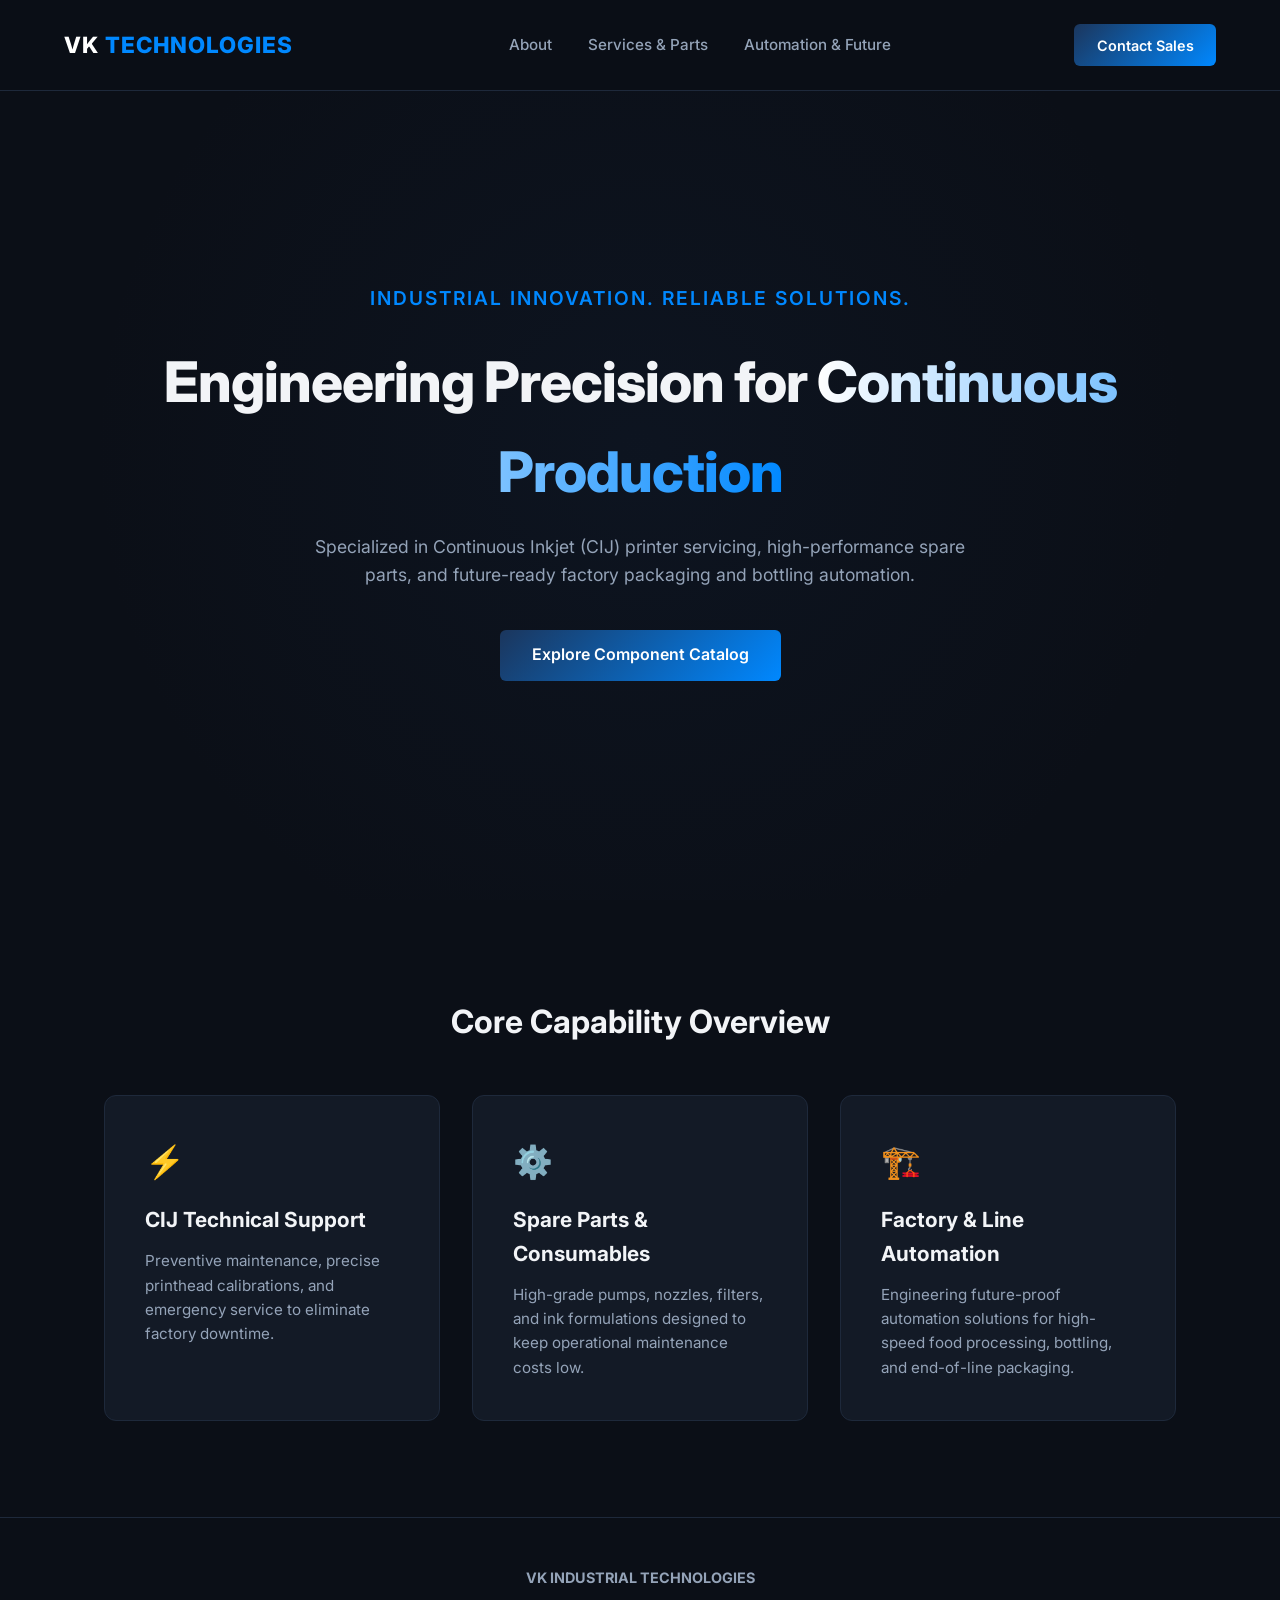
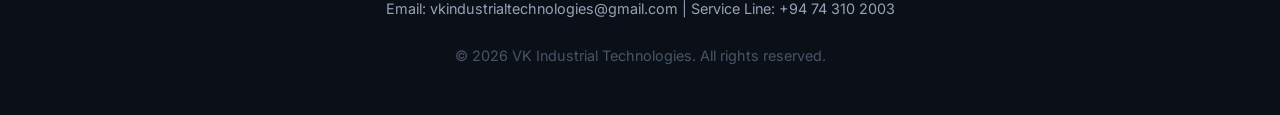
==== index.html @ c0979a61 "Add index.html for VK Industrial Technologies website This commit adds a new HTML file for the VK In" ====
<!DOCTYPE html>
<html lang="en">
<head>
    <meta charset="UTF-8">
    <meta name="viewport" content="width=device-width, initial-scale=1.0">
    <title>VK Industrial Technologies | Coding, Marking & Industrial Systems</title>
    <link href="https://fonts.googleapis.com/css2?family=Inter:wght@300;400;600;700;800&display=swap" rel="stylesheet">
    <style>
        :root {
            --bg-dark: #0B0F17;
            --bg-card: #131A26;
            --navy-accent: #1B365D;
            --blue-electric: #0088FF;
            --text-main: #F2F4F7;
            --text-muted: #94A3B8;
            --border-color: #1E293B;
        }

        * {
            margin: 0;
            padding: 0;
            box-sizing: border-box;
            font-family: 'Inter', sans-serif;
        }

        body {
            background-color: var(--bg-dark);
            color: var(--text-main);
            line-height: 1.6;
            overflow-x: hidden;
        }

        /* Header & Nav */
        header {
            display: flex;
            justify-content: space-between;
            align-items: center;
            padding: 1.5rem 5%;
            background: rgba(11, 15, 23, 0.9);
            backdrop-filter: blur(10px);
            position: fixed;
            width: 100%;
            top: 0;
            z-index: 1000;
            border-bottom: 1px solid var(--border-color);
        }

        .logo {
            font-size: 1.4rem;
            font-weight: 800;
            letter-spacing: 1px;
            color: #fff;
        }

        .logo span {
            color: var(--blue-electric);
        }

        nav a {
            color: var(--text-muted);
            text-decoration: none;
            margin-left: 2rem;
            font-size: 0.95rem;
            font-weight: 500;
            transition: color 0.3s;
        }

        nav a:hover {
            color: var(--blue-electric);
        }

        .btn-contact {
            background: linear-gradient(135deg, var(--navy-accent), var(--blue-electric));
            color: white;
            padding: 0.6rem 1.4rem;
            border-radius: 6px;
            text-decoration: none;
            font-weight: 600;
            font-size: 0.9rem;
            transition: transform 0.2s, box-shadow 0.2s;
        }

        .btn-contact:hover {
            transform: translateY(-2px);
            box-shadow: 0 4px 15px rgba(0, 136, 255, 0.3);
        }

        /* Hero Section */
        .hero {
            min-height: 100vh;
            display: flex;
            flex-direction: column;
            justify-content: center;
            align-items: center;
            text-align: center;
            padding: 8rem 2rem 4rem;
            background: radial-gradient(circle at center, #1B365D22 0%, transparent 70%);
        }

        .hero h1 {
            font-size: 3.5rem;
            font-weight: 800;
            margin-bottom: 1rem;
            letter-spacing: -1px;
        }

        .hero h1 span {
            background: linear-gradient(90deg, #FFFFFF, var(--blue-electric));
            -webkit-background-clip: text;
            -webkit-text-fill-color: transparent;
        }

        .hero p.tagline {
            font-size: 1.2rem;
            color: var(--blue-electric);
            font-weight: 600;
            letter-spacing: 2px;
            text-transform: uppercase;
            margin-bottom: 1.5rem;
        }

        .hero p.subtext {
            max-width: 650px;
            color: var(--text-muted);
            font-size: 1.1rem;
            margin-bottom: 2.5rem;
        }

        /* Services Grid */
        .services {
            padding: 6rem 5%;
            max-width: 1200px;
            margin: 0 auto;
        }

        .section-title {
            text-align: center;
            font-size: 2rem;
            margin-bottom: 3rem;
            font-weight: 700;
        }

        .grid {
            display: grid;
            grid-template-columns: repeat(auto-fit, minmax(300px, 1fr));
            gap: 2rem;
        }

        .card {
            background-color: var(--bg-card);
            padding: 2.5rem;
            border-radius: 12px;
            border: 1px solid var(--border-color);
            transition: border-color 0.3s, transform 0.3s;
        }

        .card:hover {
            border-color: var(--blue-electric);
            transform: translateY(-5px);
        }

        .card-icon {
            font-size: 2rem;
            color: var(--blue-electric);
            margin-bottom: 1rem;
        }

        .card h3 {
            font-size: 1.3rem;
            margin-bottom: 0.8rem;
        }

        .card p {
            color: var(--text-muted);
            font-size: 0.95rem;
        }

        /* Footer */
        footer {
            border-top: 1px solid var(--border-color);
            text-align: center;
            padding: 3rem 1rem;
            color: var(--text-muted);
            font-size: 0.9rem;
        }

        /* Responsive */
        @media (max-width: 768px) {
            .hero h1 { font-size: 2.3rem; }
            nav { display: none; }
        }
    </style>
</head>
<body>

    <header>
        <div class="logo">VK <span>TECHNOLOGIES</span></div>
        <nav>
            <a href="#about">About</a>
            <a href="#services">Services & Parts</a>
            <a href="#future">Automation & Future</a>
        </nav>
        <a href="#contact" class="btn-contact">Contact Sales</a>
    </header>

    <section class="hero">
        <p class="tagline">Industrial Innovation. Reliable Solutions.</p>
        <h1>Engineering Precision for <span>Continuous Production</span></h1>
        <p class="subtext">
            Specialized in Continuous Inkjet (CIJ) printer servicing, high-performance spare parts, and future-ready factory packaging and bottling automation.
        </p>
        <a href="#services" class="btn-contact" style="padding: 0.8rem 2rem; font-size: 1rem;">Explore Component Catalog</a>
    </section>

    <section class="services" id="services">
        <h2 class="section-title">Core Capability Overview</h2>
        <div class="grid">
            <div class="card">
                <div class="card-icon">⚡</div>
                <h3>CIJ Technical Support</h3>
                <p>Preventive maintenance, precise printhead calibrations, and emergency service to eliminate factory downtime.</p>
            </div>
            <div class="card">
                <div class="card-icon">⚙️</div>
                <h3>Spare Parts & Consumables</h3>
                <p>High-grade pumps, nozzles, filters, and ink formulations designed to keep operational maintenance costs low.</p>
            </div>
            <div class="card">
                <div class="card-icon">🏗️</div>
                <h3>Factory & Line Automation</h3>
                <p>Engineering future-proof automation solutions for high-speed food processing, bottling, and end-of-line packaging.</p>
            </div>
        </div>
    </section>

    <footer id="contact">
        <p><strong>VK INDUSTRIAL TECHNOLOGIES</strong></p>
        <p style="margin-top: 0.5rem;">Email: vkindustrialtechnologies@gmail.com | Service Line: +94 74 310 2003</p>
        <p style="margin-top: 1.5rem; color: #475569;">© 2026 VK Industrial Technologies. All rights reserved.</p>
    </footer>

</body>
</html>
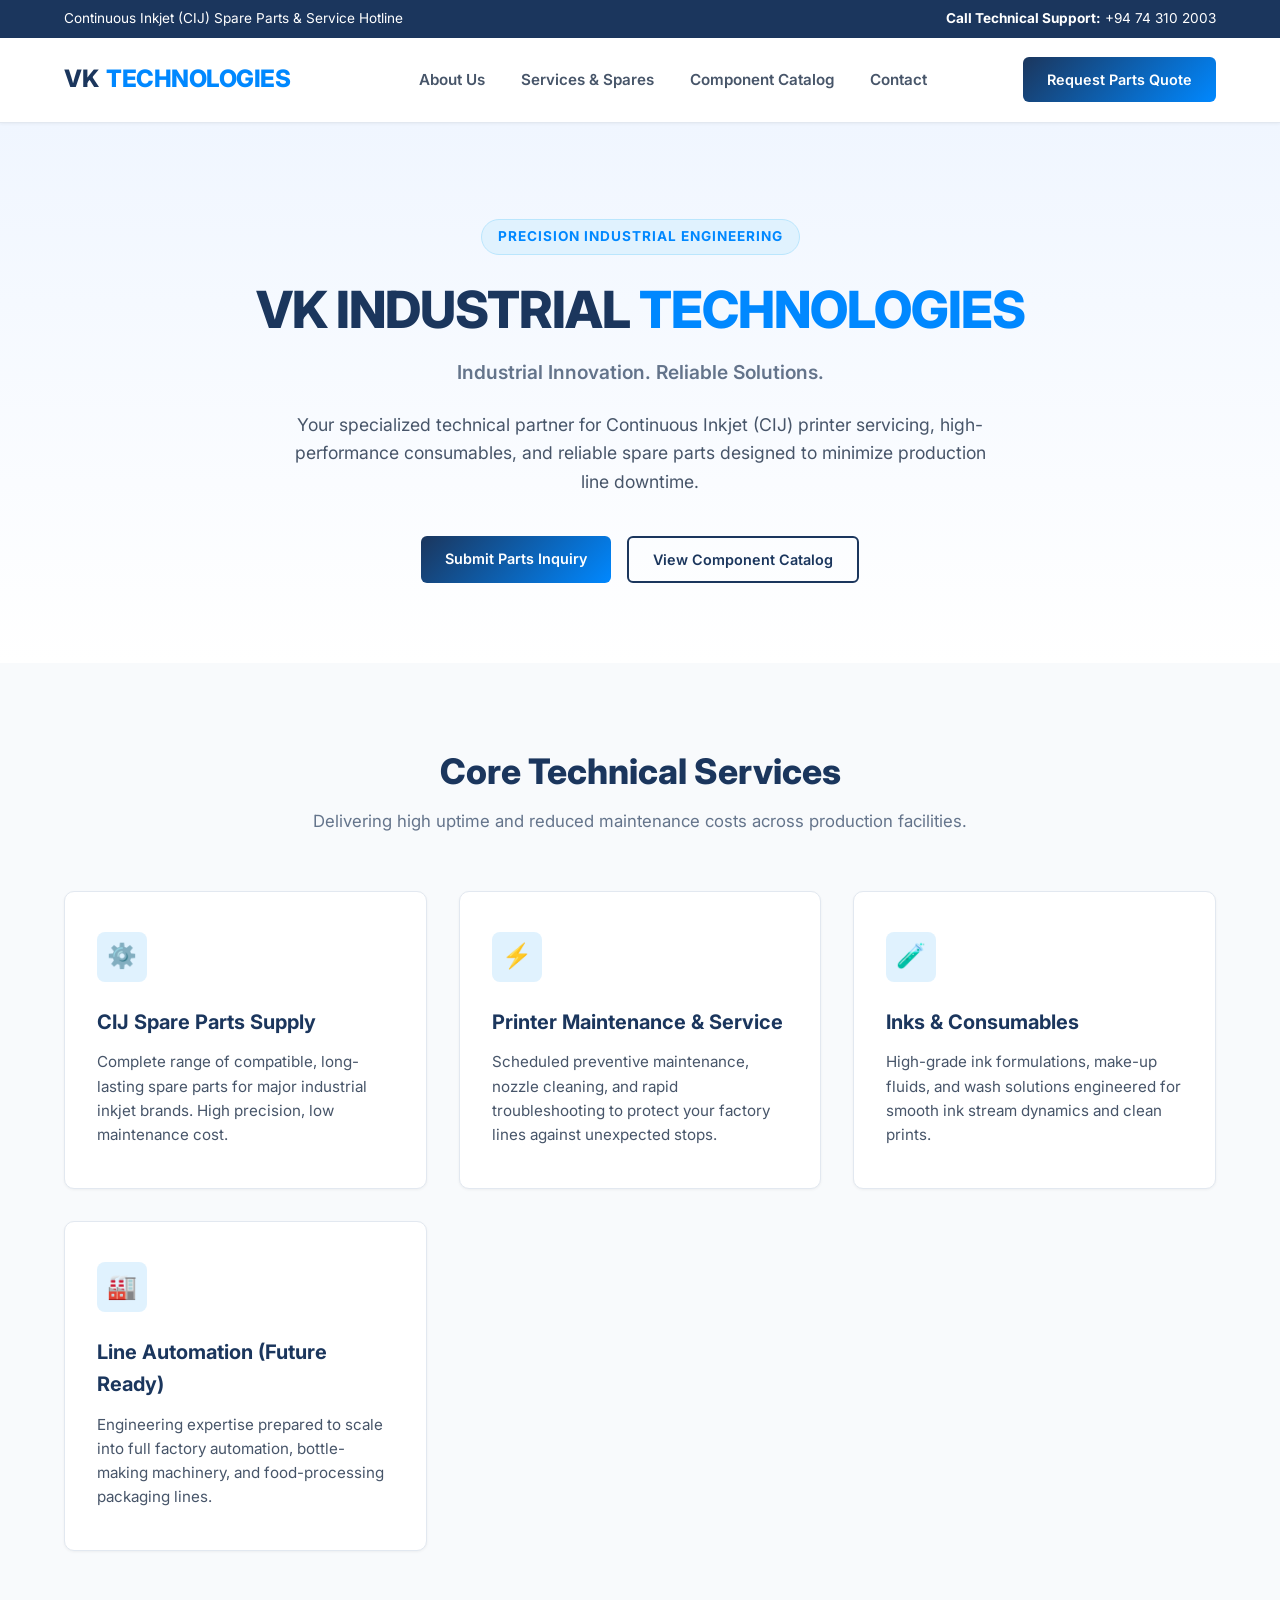
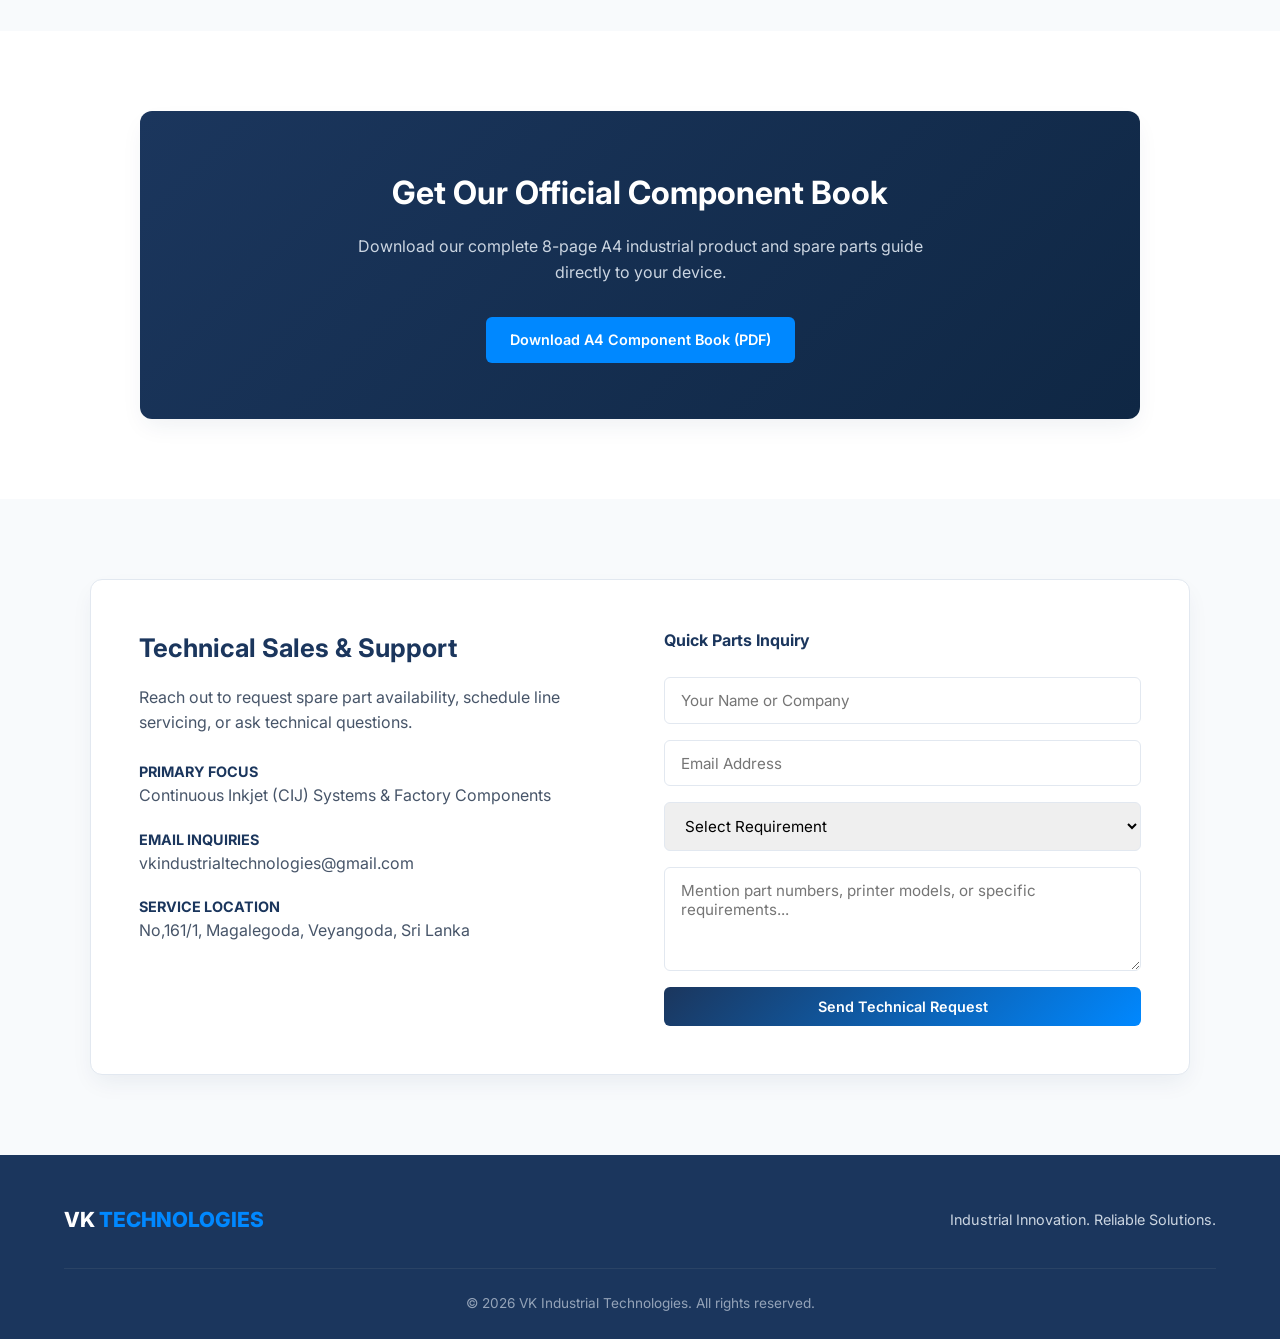
==== commit 7a581d4f: "Refactor index.html for layout and content updates Updated title and styles for improved aesthetics." ====
--- a/index.html
+++ b/index.html
@@ -3,17 +3,22 @@
 <head>
     <meta charset="UTF-8">
     <meta name="viewport" content="width=device-width, initial-scale=1.0">
-    <title>VK Industrial Technologies | Coding, Marking & Industrial Systems</title>
-    <link href="https://fonts.googleapis.com/css2?family=Inter:wght@300;400;600;700;800&display=swap" rel="stylesheet">
+    <title>VK Industrial Technologies | Coding, Marking & Automation Systems</title>
+    <link href="https://fonts.googleapis.com/css2?family=Inter:wght@300;400;500;600;700;800&display=swap" rel="stylesheet">
     <style>
         :root {
-            --bg-dark: #0B0F17;
-            --bg-card: #131A26;
-            --navy-accent: #1B365D;
+            --bg-light: #FFFFFF;
+            --bg-secondary: #F8FAFC;
+            --bg-card: #FFFFFF;
+            --navy-primary: #1B365D;
             --blue-electric: #0088FF;
-            --text-main: #F2F4F7;
-            --text-muted: #94A3B8;
-            --border-color: #1E293B;
+            --steel-gray: #64748B;
+            --steel-light: #E2E8F0;
+            --text-main: #0F172A;
+            --text-muted: #475569;
+            --border-color: #E2E8F0;
+            --shadow-sm: 0 1px 3px rgba(0,0,0,0.05);
+            --shadow-md: 0 10px 25px -5px rgba(27, 54, 93, 0.08);
         }
 
         * {
@@ -21,35 +26,48 @@
             padding: 0;
             box-sizing: border-box;
             font-family: 'Inter', sans-serif;
+            scroll-behavior: smooth;
         }
 
         body {
-            background-color: var(--bg-dark);
+            background-color: var(--bg-light);
             color: var(--text-main);
             line-height: 1.6;
-            overflow-x: hidden;
-        }
-
-        /* Header & Nav */
-        header {
+        }
+
+        /* Top Bar & Header */
+        .top-bar {
+            background-color: var(--navy-primary);
+            color: #FFFFFF;
+            font-size: 0.85rem;
+            padding: 0.5rem 5%;
             display: flex;
             justify-content: space-between;
             align-items: center;
-            padding: 1.5rem 5%;
-            background: rgba(11, 15, 23, 0.9);
+        }
+
+        header {
+            display: flex;
+            justify-content: space-between;
+            align-items: center;
+            padding: 1.2rem 5%;
+            background: rgba(255, 255, 255, 0.95);
             backdrop-filter: blur(10px);
-            position: fixed;
-            width: 100%;
+            position: sticky;
             top: 0;
             z-index: 1000;
             border-bottom: 1px solid var(--border-color);
+            box-shadow: var(--shadow-sm);
         }
 
         .logo {
-            font-size: 1.4rem;
+            font-size: 1.5rem;
             font-weight: 800;
-            letter-spacing: 1px;
-            color: #fff;
+            letter-spacing: -0.5px;
+            color: var(--navy-primary);
+            display: flex;
+            align-items: center;
+            gap: 8px;
         }
 
         .logo span {
@@ -61,112 +79,173 @@
             text-decoration: none;
             margin-left: 2rem;
             font-size: 0.95rem;
-            font-weight: 500;
-            transition: color 0.3s;
+            font-weight: 600;
+            transition: color 0.2s;
         }
 
         nav a:hover {
             color: var(--blue-electric);
         }
 
-        .btn-contact {
-            background: linear-gradient(135deg, var(--navy-accent), var(--blue-electric));
-            color: white;
-            padding: 0.6rem 1.4rem;
+        .btn-primary {
+            background: linear-gradient(135deg, var(--navy-primary), var(--blue-electric));
+            color: #FFFFFF;
+            padding: 0.7rem 1.5rem;
             border-radius: 6px;
             text-decoration: none;
             font-weight: 600;
             font-size: 0.9rem;
+            display: inline-block;
+            border: none;
+            cursor: pointer;
             transition: transform 0.2s, box-shadow 0.2s;
         }
 
-        .btn-contact:hover {
+        .btn-primary:hover {
             transform: translateY(-2px);
             box-shadow: 0 4px 15px rgba(0, 136, 255, 0.3);
         }
 
+        .btn-secondary {
+            background-color: transparent;
+            color: var(--navy-primary);
+            border: 2px solid var(--navy-primary);
+            padding: 0.65rem 1.5rem;
+            border-radius: 6px;
+            text-decoration: none;
+            font-weight: 600;
+            font-size: 0.9rem;
+            display: inline-block;
+            transition: background 0.2s, color 0.2s;
+        }
+
+        .btn-secondary:hover {
+            background-color: var(--navy-primary);
+            color: #FFFFFF;
+        }
+
         /* Hero Section */
         .hero {
-            min-height: 100vh;
-            display: flex;
-            flex-direction: column;
-            justify-content: center;
-            align-items: center;
+            padding: 6rem 5% 5rem;
+            background: linear-gradient(180deg, #F0F6FF 0%, var(--bg-light) 100%);
             text-align: center;
-            padding: 8rem 2rem 4rem;
-            background: radial-gradient(circle at center, #1B365D22 0%, transparent 70%);
+        }
+
+        .badge {
+            background-color: #E0F2FE;
+            color: var(--blue-electric);
+            padding: 0.4rem 1rem;
+            border-radius: 50px;
+            font-size: 0.85rem;
+            font-weight: 700;
+            letter-spacing: 1px;
+            text-transform: uppercase;
+            display: inline-block;
+            margin-bottom: 1.5rem;
+            border: 1px solid #BAE6FD;
         }
 
         .hero h1 {
-            font-size: 3.5rem;
+            font-size: 3.2rem;
             font-weight: 800;
+            color: var(--navy-primary);
+            line-height: 1.2;
             margin-bottom: 1rem;
             letter-spacing: -1px;
         }
 
         .hero h1 span {
-            background: linear-gradient(90deg, #FFFFFF, var(--blue-electric));
-            -webkit-background-clip: text;
-            -webkit-text-fill-color: transparent;
+            color: var(--blue-electric);
         }
 
         .hero p.tagline {
             font-size: 1.2rem;
-            color: var(--blue-electric);
+            color: var(--steel-gray);
             font-weight: 600;
-            letter-spacing: 2px;
-            text-transform: uppercase;
             margin-bottom: 1.5rem;
         }
 
         .hero p.subtext {
-            max-width: 650px;
+            max-width: 700px;
+            margin: 0 auto 2.5rem;
             color: var(--text-muted);
             font-size: 1.1rem;
-            margin-bottom: 2.5rem;
+        }
+
+        .cta-group {
+            display: flex;
+            gap: 1rem;
+            justify-content: center;
+        }
+
+        /* General Section Layout */
+        section {
+            padding: 5rem 5%;
+        }
+
+        .section-header {
+            text-align: center;
+            max-width: 700px;
+            margin: 0 auto 3.5rem;
+        }
+
+        .section-header h2 {
+            font-size: 2.2rem;
+            color: var(--navy-primary);
+            font-weight: 800;
+            margin-bottom: 0.5rem;
+        }
+
+        .section-header p {
+            color: var(--steel-gray);
+            font-size: 1.05rem;
         }
 
         /* Services Grid */
-        .services {
-            padding: 6rem 5%;
+        .bg-alt {
+            background-color: var(--bg-secondary);
+        }
+
+        .grid {
+            display: grid;
+            grid-template-columns: repeat(auto-fit, minmax(280px, 1fr));
+            gap: 2rem;
             max-width: 1200px;
             margin: 0 auto;
         }
 
-        .section-title {
-            text-align: center;
-            font-size: 2rem;
-            margin-bottom: 3rem;
-            font-weight: 700;
-        }
-
-        .grid {
-            display: grid;
-            grid-template-columns: repeat(auto-fit, minmax(300px, 1fr));
-            gap: 2rem;
-        }
-
         .card {
-            background-color: var(--bg-card);
-            padding: 2.5rem;
-            border-radius: 12px;
+            background: var(--bg-card);
             border: 1px solid var(--border-color);
-            transition: border-color 0.3s, transform 0.3s;
+            border-radius: 10px;
+            padding: 2.5rem 2rem;
+            box-shadow: var(--shadow-sm);
+            transition: transform 0.3s, box-shadow 0.3s, border-color 0.3s;
         }
 
         .card:hover {
+            transform: translateY(-5px);
+            box-shadow: var(--shadow-md);
             border-color: var(--blue-electric);
-            transform: translateY(-5px);
         }
 
         .card-icon {
-            font-size: 2rem;
+            width: 50px;
+            height: 50px;
+            background: #E0F2FE;
             color: var(--blue-electric);
-            margin-bottom: 1rem;
+            border-radius: 8px;
+            display: flex;
+            align-items: center;
+            justify-content: center;
+            font-size: 1.5rem;
+            font-weight: bold;
+            margin-bottom: 1.5rem;
         }
 
         .card h3 {
-            font-size: 1.3rem;
+            color: var(--navy-primary);
+            font-size: 1.25rem;
             margin-bottom: 0.8rem;
         }
 
@@ -175,68 +254,251 @@
             font-size: 0.95rem;
         }
 
+        /* Catalog Download Box */
+        .download-box {
+            background: linear-gradient(135deg, var(--navy-primary), #0F2744);
+            color: #FFFFFF;
+            border-radius: 12px;
+            padding: 3.5rem 2rem;
+            text-align: center;
+            max-width: 1000px;
+            margin: 0 auto;
+            box-shadow: var(--shadow-md);
+        }
+
+        .download-box h3 {
+            font-size: 2rem;
+            margin-bottom: 1rem;
+        }
+
+        .download-box p {
+            color: #CBD5E1;
+            max-width: 600px;
+            margin: 0 auto 2rem;
+        }
+
+        /* Contact & Quick Inquiry */
+        .contact-container {
+            display: grid;
+            grid-template-columns: 1fr 1fr;
+            gap: 3rem;
+            max-width: 1100px;
+            margin: 0 auto;
+            background: #FFFFFF;
+            border: 1px solid var(--border-color);
+            border-radius: 12px;
+            padding: 3rem;
+            box-shadow: var(--shadow-md);
+        }
+
+        .contact-info h3 {
+            color: var(--navy-primary);
+            font-size: 1.6rem;
+            margin-bottom: 1rem;
+        }
+
+        .contact-info p {
+            color: var(--text-muted);
+            margin-bottom: 1.5rem;
+        }
+
+        .info-item {
+            margin-bottom: 1.2rem;
+        }
+
+        .info-item strong {
+            display: block;
+            color: var(--navy-primary);
+            font-size: 0.9rem;
+            text-transform: uppercase;
+        }
+
+        .info-item span {
+            color: var(--text-muted);
+            font-size: 1rem;
+        }
+
+        form {
+            display: flex;
+            flex-direction: column;
+            gap: 1rem;
+        }
+
+        input, select, textarea {
+            width: 100%;
+            padding: 0.8rem 1rem;
+            border: 1px solid var(--border-color);
+            border-radius: 6px;
+            font-size: 0.95rem;
+            outline: none;
+            transition: border-color 0.2s;
+        }
+
+        input:focus, select:focus, textarea:focus {
+            border-color: var(--blue-electric);
+        }
+
         /* Footer */
         footer {
-            border-top: 1px solid var(--border-color);
+            background-color: var(--navy-primary);
+            color: #FFFFFF;
+            padding: 3rem 5% 1.5rem;
+        }
+
+        .footer-content {
+            display: flex;
+            justify-content: space-between;
+            align-items: center;
+            border-bottom: 1px solid #2A4365;
+            padding-bottom: 2rem;
+            margin-bottom: 1.5rem;
+        }
+
+        .footer-logo {
+            font-size: 1.3rem;
+            font-weight: 800;
+        }
+
+        .footer-logo span {
+            color: var(--blue-electric);
+        }
+
+        .footer-bottom {
             text-align: center;
-            padding: 3rem 1rem;
-            color: var(--text-muted);
-            font-size: 0.9rem;
+            color: #94A3B8;
+            font-size: 0.85rem;
         }
 
         /* Responsive */
-        @media (max-width: 768px) {
-            .hero h1 { font-size: 2.3rem; }
+        @media (max-width: 900px) {
+            .contact-container { grid-template-columns: 1fr; }
+            .hero h1 { font-size: 2.4rem; }
             nav { display: none; }
         }
     </style>
 </head>
 <body>
 
+    <!-- Top Announcement Bar -->
+    <div class="top-bar">
+        <div>Continuous Inkjet (CIJ) Spare Parts & Service Hotline</div>
+        <div><strong>Call Technical Support:</strong> +94 74 310 2003</div>
+    </div>
+
+    <!-- Main Navigation Header -->
     <header>
-        <div class="logo">VK <span>TECHNOLOGIES</span></div>
+        <div class="logo">
+            VK <span>TECHNOLOGIES</span>
+        </div>
         <nav>
-            <a href="#about">About</a>
-            <a href="#services">Services & Parts</a>
-            <a href="#future">Automation & Future</a>
+            <a href="#about">About Us</a>
+            <a href="#services">Services & Spares</a>
+            <a href="#catalog">Component Catalog</a>
+            <a href="#contact">Contact</a>
         </nav>
-        <a href="#contact" class="btn-contact">Contact Sales</a>
+        <a href="#inquiry" class="btn-primary">Request Parts Quote</a>
     </header>
 
+    <!-- Hero Section -->
     <section class="hero">
+        <div class="badge">Precision Industrial Engineering</div>
+        <h1>VK INDUSTRIAL <span>TECHNOLOGIES</span></h1>
         <p class="tagline">Industrial Innovation. Reliable Solutions.</p>
-        <h1>Engineering Precision for <span>Continuous Production</span></h1>
         <p class="subtext">
-            Specialized in Continuous Inkjet (CIJ) printer servicing, high-performance spare parts, and future-ready factory packaging and bottling automation.
+            Your specialized technical partner for Continuous Inkjet (CIJ) printer servicing, high-performance consumables, and reliable spare parts designed to minimize production line downtime.
         </p>
-        <a href="#services" class="btn-contact" style="padding: 0.8rem 2rem; font-size: 1rem;">Explore Component Catalog</a>
+        <div class="cta-group">
+            <a href="#inquiry" class="btn-primary">Submit Parts Inquiry</a>
+            <a href="#catalog" class="btn-secondary">View Component Catalog</a>
+        </div>
     </section>
 
-    <section class="services" id="services">
-        <h2 class="section-title">Core Capability Overview</h2>
+    <!-- Services & Capabilities Grid -->
+    <section class="bg-alt" id="services">
+        <div class="section-header">
+            <h2>Core Technical Services</h2>
+            <p>Delivering high uptime and reduced maintenance costs across production facilities.</p>
+        </div>
         <div class="grid">
             <div class="card">
-                <div class="card-icon">⚡</div>
-                <h3>CIJ Technical Support</h3>
-                <p>Preventive maintenance, precise printhead calibrations, and emergency service to eliminate factory downtime.</p>
+                <div class="card-icon">⚙️</div>
+                <h3>CIJ Spare Parts Supply</h3>
+                <p>Complete range of compatible, long-lasting spare parts for major industrial inkjet brands. High precision, low maintenance cost.</p>
             </div>
             <div class="card">
-                <div class="card-icon">⚙️</div>
-                <h3>Spare Parts & Consumables</h3>
-                <p>High-grade pumps, nozzles, filters, and ink formulations designed to keep operational maintenance costs low.</p>
+                <div class="card-icon">⚡</div>
+                <h3>Printer Maintenance & Service</h3>
+                <p>Scheduled preventive maintenance, nozzle cleaning, and rapid troubleshooting to protect your factory lines against unexpected stops.</p>
             </div>
             <div class="card">
-                <div class="card-icon">🏗️</div>
-                <h3>Factory & Line Automation</h3>
-                <p>Engineering future-proof automation solutions for high-speed food processing, bottling, and end-of-line packaging.</p>
+                <div class="card-icon">🧪</div>
+                <h3>Inks & Consumables</h3>
+                <p>High-grade ink formulations, make-up fluids, and wash solutions engineered for smooth ink stream dynamics and clean prints.</p>
             </div>
+            <div class="card">
+                <div class="card-icon">🏭</div>
+                <h3>Line Automation (Future Ready)</h3>
+                <p>Engineering expertise prepared to scale into full factory automation, bottle-making machinery, and food-processing packaging lines.</p>
+            </div>
         </div>
     </section>
 
-    <footer id="contact">
-        <p><strong>VK INDUSTRIAL TECHNOLOGIES</strong></p>
-        <p style="margin-top: 0.5rem;">Email: vkindustrialtechnologies@gmail.com | Service Line: +94 74 310 2003</p>
-        <p style="margin-top: 1.5rem; color: #475569;">© 2026 VK Industrial Technologies. All rights reserved.</p>
+    <!-- Catalog Download Callout -->
+    <section id="catalog">
+        <div class="download-box">
+            <h3>Get Our Official Component Book</h3>
+            <p>Download our complete 8-page A4 industrial product and spare parts guide directly to your device.</p>
+            <a href="#" class="btn-primary" style="background: var(--blue-electric);">Download A4 Component Book (PDF)</a>
+        </div>
+    </section>
+
+    <!-- Contact & Quick Inquiry Form -->
+    <section class="bg-alt" id="inquiry">
+        <div class="contact-container">
+            <div class="contact-info">
+                <h3>Technical Sales & Support</h3>
+                <p>Reach out to request spare part availability, schedule line servicing, or ask technical questions.</p>
+                
+                <div class="info-item">
+                    <strong>Primary Focus</strong>
+                    <span>Continuous Inkjet (CIJ) Systems & Factory Components</span>
+                </div>
+                <div class="info-item">
+                    <strong>Email Inquiries</strong>
+                    <span>vkindustrialtechnologies@gmail.com</span>
+                </div>
+                <div class="info-item">
+                    <strong>Service Location</strong>
+                    <span>No,161/1, Magalegoda, Veyangoda, Sri Lanka</span>
+                </div>
+            </div>
+
+            <form onsubmit="event.preventDefault(); alert('Inquiry received! Our team will contact you shortly.');">
+                <h4 style="color: var(--navy-primary); margin-bottom: 0.5rem;">Quick Parts Inquiry</h4>
+                <input type="text" placeholder="Your Name or Company" required>
+                <input type="email" placeholder="Email Address" required>
+                <select required>
+                    <option value="" disabled selected>Select Requirement</option>
+                    <option value="parts">CIJ Spare Parts Request</option>
+                    <option value="service">Printer Service / Maintenance</option>
+                    <option value="inks">Inks & Consumables Order</option>
+                    <option value="automation">Factory Automation Consultation</option>
+                </select>
+                <textarea rows="4" placeholder="Mention part numbers, printer models, or specific requirements..." required></textarea>
+                <button type="submit" class="btn-primary">Send Technical Request</button>
+            </form>
+        </div>
+    </section>
+
+    <!-- Footer -->
+    <footer>
+        <div class="footer-content">
+            <div class="footer-logo">VK <span>TECHNOLOGIES</span></div>
+            <div style="font-size: 0.9rem; color: #CBD5E1;">Industrial Innovation. Reliable Solutions.</div>
+        </div>
+        <div class="footer-bottom">
+            © 2026 VK Industrial Technologies. All rights reserved.
+        </div>
     </footer>
 
 </body>
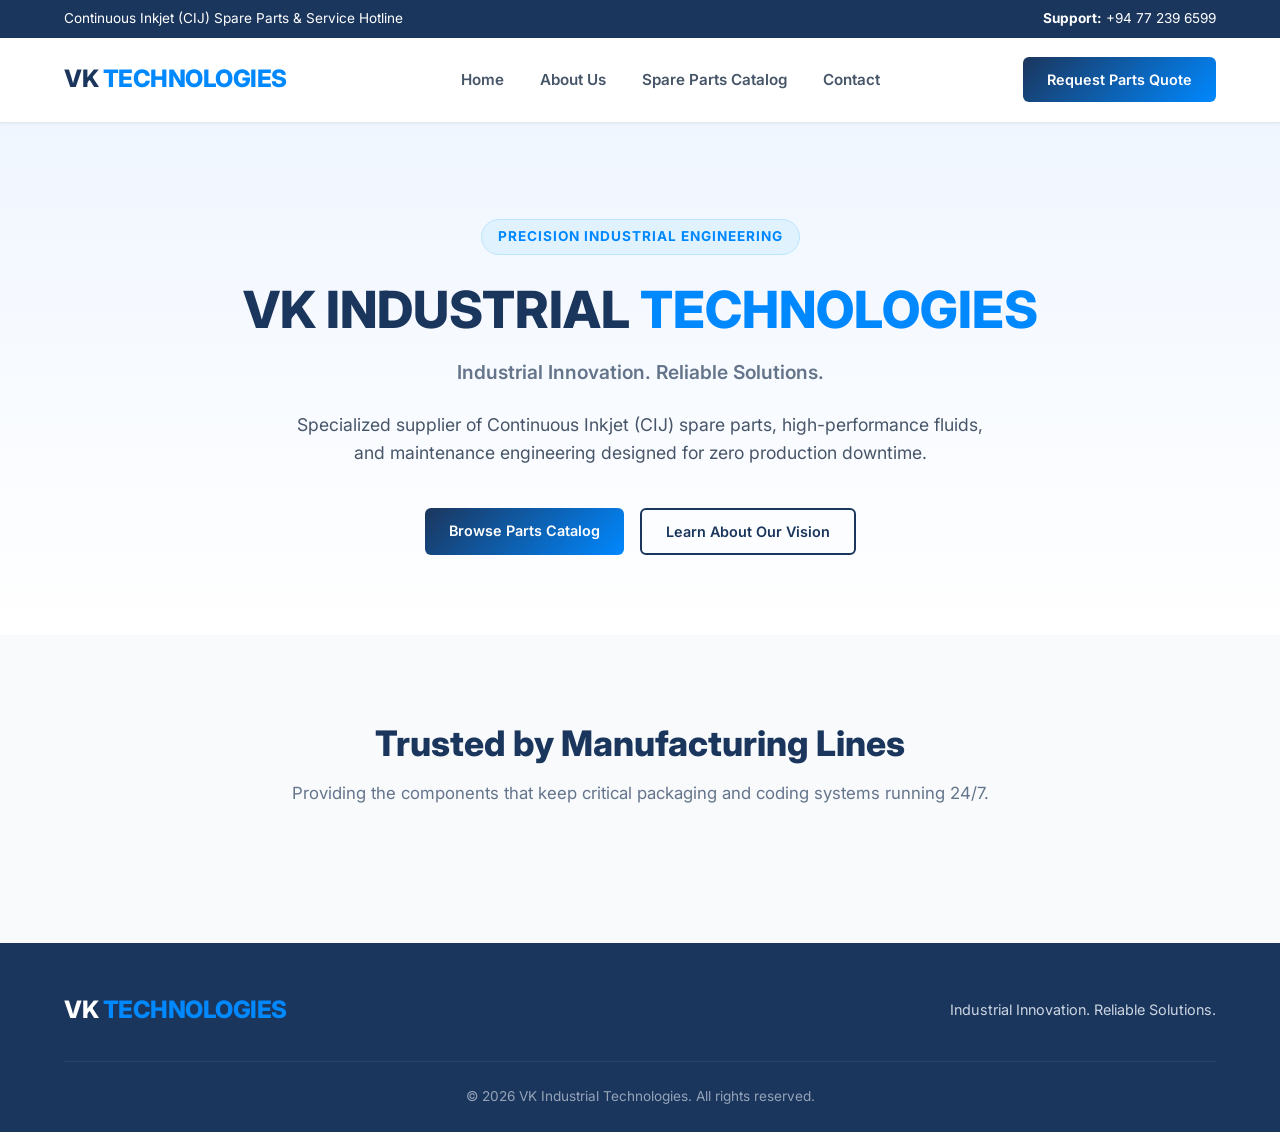
==== commit 43d9dd70: "number error update" ====
--- a/index.html
+++ b/index.html
@@ -1,505 +1,71 @@
-<!DOCTYPE html>
-<html lang="en">
-<head>
-    <meta charset="UTF-8">
-    <meta name="viewport" content="width=device-width, initial-scale=1.0">
-    <title>VK Industrial Technologies | Coding, Marking & Automation Systems</title>
-    <link href="https://fonts.googleapis.com/css2?family=Inter:wght@300;400;500;600;700;800&display=swap" rel="stylesheet">
-    <style>
-        :root {
-            --bg-light: #FFFFFF;
-            --bg-secondary: #F8FAFC;
-            --bg-card: #FFFFFF;
-            --navy-primary: #1B365D;
-            --blue-electric: #0088FF;
-            --steel-gray: #64748B;
-            --steel-light: #E2E8F0;
-            --text-main: #0F172A;
-            --text-muted: #475569;
-            --border-color: #E2E8F0;
-            --shadow-sm: 0 1px 3px rgba(0,0,0,0.05);
-            --shadow-md: 0 10px 25px -5px rgba(27, 54, 93, 0.08);
-        }
-
-        * {
-            margin: 0;
-            padding: 0;
-            box-sizing: border-box;
-            font-family: 'Inter', sans-serif;
-            scroll-behavior: smooth;
-        }
-
-        body {
-            background-color: var(--bg-light);
-            color: var(--text-main);
-            line-height: 1.6;
-        }
-
-        /* Top Bar & Header */
-        .top-bar {
-            background-color: var(--navy-primary);
-            color: #FFFFFF;
-            font-size: 0.85rem;
-            padding: 0.5rem 5%;
-            display: flex;
-            justify-content: space-between;
-            align-items: center;
-        }
-
-        header {
-            display: flex;
-            justify-content: space-between;
-            align-items: center;
-            padding: 1.2rem 5%;
-            background: rgba(255, 255, 255, 0.95);
-            backdrop-filter: blur(10px);
-            position: sticky;
-            top: 0;
-            z-index: 1000;
-            border-bottom: 1px solid var(--border-color);
-            box-shadow: var(--shadow-sm);
-        }
-
-        .logo {
-            font-size: 1.5rem;
-            font-weight: 800;
-            letter-spacing: -0.5px;
-            color: var(--navy-primary);
-            display: flex;
-            align-items: center;
-            gap: 8px;
-        }
-
-        .logo span {
-            color: var(--blue-electric);
-        }
-
-        nav a {
-            color: var(--text-muted);
-            text-decoration: none;
-            margin-left: 2rem;
-            font-size: 0.95rem;
-            font-weight: 600;
-            transition: color 0.2s;
-        }
-
-        nav a:hover {
-            color: var(--blue-electric);
-        }
-
-        .btn-primary {
-            background: linear-gradient(135deg, var(--navy-primary), var(--blue-electric));
-            color: #FFFFFF;
-            padding: 0.7rem 1.5rem;
-            border-radius: 6px;
-            text-decoration: none;
-            font-weight: 600;
-            font-size: 0.9rem;
-            display: inline-block;
-            border: none;
-            cursor: pointer;
-            transition: transform 0.2s, box-shadow 0.2s;
-        }
-
-        .btn-primary:hover {
-            transform: translateY(-2px);
-            box-shadow: 0 4px 15px rgba(0, 136, 255, 0.3);
-        }
-
-        .btn-secondary {
-            background-color: transparent;
-            color: var(--navy-primary);
-            border: 2px solid var(--navy-primary);
-            padding: 0.65rem 1.5rem;
-            border-radius: 6px;
-            text-decoration: none;
-            font-weight: 600;
-            font-size: 0.9rem;
-            display: inline-block;
-            transition: background 0.2s, color 0.2s;
-        }
-
-        .btn-secondary:hover {
-            background-color: var(--navy-primary);
-            color: #FFFFFF;
-        }
-
-        /* Hero Section */
-        .hero {
-            padding: 6rem 5% 5rem;
-            background: linear-gradient(180deg, #F0F6FF 0%, var(--bg-light) 100%);
-            text-align: center;
-        }
-
-        .badge {
-            background-color: #E0F2FE;
-            color: var(--blue-electric);
-            padding: 0.4rem 1rem;
-            border-radius: 50px;
-            font-size: 0.85rem;
-            font-weight: 700;
-            letter-spacing: 1px;
-            text-transform: uppercase;
-            display: inline-block;
-            margin-bottom: 1.5rem;
-            border: 1px solid #BAE6FD;
-        }
-
-        .hero h1 {
-            font-size: 3.2rem;
-            font-weight: 800;
-            color: var(--navy-primary);
-            line-height: 1.2;
-            margin-bottom: 1rem;
-            letter-spacing: -1px;
-        }
-
-        .hero h1 span {
-            color: var(--blue-electric);
-        }
-
-        .hero p.tagline {
-            font-size: 1.2rem;
-            color: var(--steel-gray);
-            font-weight: 600;
-            margin-bottom: 1.5rem;
-        }
-
-        .hero p.subtext {
-            max-width: 700px;
-            margin: 0 auto 2.5rem;
-            color: var(--text-muted);
-            font-size: 1.1rem;
-        }
-
-        .cta-group {
-            display: flex;
-            gap: 1rem;
-            justify-content: center;
-        }
-
-        /* General Section Layout */
-        section {
-            padding: 5rem 5%;
-        }
-
-        .section-header {
-            text-align: center;
-            max-width: 700px;
-            margin: 0 auto 3.5rem;
-        }
-
-        .section-header h2 {
-            font-size: 2.2rem;
-            color: var(--navy-primary);
-            font-weight: 800;
-            margin-bottom: 0.5rem;
-        }
-
-        .section-header p {
-            color: var(--steel-gray);
-            font-size: 1.05rem;
-        }
-
-        /* Services Grid */
-        .bg-alt {
-            background-color: var(--bg-secondary);
-        }
-
-        .grid {
-            display: grid;
-            grid-template-columns: repeat(auto-fit, minmax(280px, 1fr));
-            gap: 2rem;
-            max-width: 1200px;
-            margin: 0 auto;
-        }
-
-        .card {
-            background: var(--bg-card);
-            border: 1px solid var(--border-color);
-            border-radius: 10px;
-            padding: 2.5rem 2rem;
-            box-shadow: var(--shadow-sm);
-            transition: transform 0.3s, box-shadow 0.3s, border-color 0.3s;
-        }
-
-        .card:hover {
-            transform: translateY(-5px);
-            box-shadow: var(--shadow-md);
-            border-color: var(--blue-electric);
-        }
-
-        .card-icon {
-            width: 50px;
-            height: 50px;
-            background: #E0F2FE;
-            color: var(--blue-electric);
-            border-radius: 8px;
-            display: flex;
-            align-items: center;
-            justify-content: center;
-            font-size: 1.5rem;
-            font-weight: bold;
-            margin-bottom: 1.5rem;
-        }
-
-        .card h3 {
-            color: var(--navy-primary);
-            font-size: 1.25rem;
-            margin-bottom: 0.8rem;
-        }
-
-        .card p {
-            color: var(--text-muted);
-            font-size: 0.95rem;
-        }
-
-        /* Catalog Download Box */
-        .download-box {
-            background: linear-gradient(135deg, var(--navy-primary), #0F2744);
-            color: #FFFFFF;
-            border-radius: 12px;
-            padding: 3.5rem 2rem;
-            text-align: center;
-            max-width: 1000px;
-            margin: 0 auto;
-            box-shadow: var(--shadow-md);
-        }
-
-        .download-box h3 {
-            font-size: 2rem;
-            margin-bottom: 1rem;
-        }
-
-        .download-box p {
-            color: #CBD5E1;
-            max-width: 600px;
-            margin: 0 auto 2rem;
-        }
-
-        /* Contact & Quick Inquiry */
-        .contact-container {
-            display: grid;
-            grid-template-columns: 1fr 1fr;
-            gap: 3rem;
-            max-width: 1100px;
-            margin: 0 auto;
-            background: #FFFFFF;
-            border: 1px solid var(--border-color);
-            border-radius: 12px;
-            padding: 3rem;
-            box-shadow: var(--shadow-md);
-        }
-
-        .contact-info h3 {
-            color: var(--navy-primary);
-            font-size: 1.6rem;
-            margin-bottom: 1rem;
-        }
-
-        .contact-info p {
-            color: var(--text-muted);
-            margin-bottom: 1.5rem;
-        }
-
-        .info-item {
-            margin-bottom: 1.2rem;
-        }
-
-        .info-item strong {
-            display: block;
-            color: var(--navy-primary);
-            font-size: 0.9rem;
-            text-transform: uppercase;
-        }
-
-        .info-item span {
-            color: var(--text-muted);
-            font-size: 1rem;
-        }
-
-        form {
-            display: flex;
-            flex-direction: column;
-            gap: 1rem;
-        }
-
-        input, select, textarea {
-            width: 100%;
-            padding: 0.8rem 1rem;
-            border: 1px solid var(--border-color);
-            border-radius: 6px;
-            font-size: 0.95rem;
-            outline: none;
-            transition: border-color 0.2s;
-        }
-
-        input:focus, select:focus, textarea:focus {
-            border-color: var(--blue-electric);
-        }
-
-        /* Footer */
-        footer {
-            background-color: var(--navy-primary);
-            color: #FFFFFF;
-            padding: 3rem 5% 1.5rem;
-        }
-
-        .footer-content {
-            display: flex;
-            justify-content: space-between;
-            align-items: center;
-            border-bottom: 1px solid #2A4365;
-            padding-bottom: 2rem;
-            margin-bottom: 1.5rem;
-        }
-
-        .footer-logo {
-            font-size: 1.3rem;
-            font-weight: 800;
-        }
-
-        .footer-logo span {
-            color: var(--blue-electric);
-        }
-
-        .footer-bottom {
-            text-align: center;
-            color: #94A3B8;
-            font-size: 0.85rem;
-        }
-
-        /* Responsive */
-        @media (max-width: 900px) {
-            .contact-container { grid-template-columns: 1fr; }
-            .hero h1 { font-size: 2.4rem; }
-            nav { display: none; }
-        }
-    </style>
-</head>
-<body>
-
-    <!-- Top Announcement Bar -->
-    <div class="top-bar">
-        <div>Continuous Inkjet (CIJ) Spare Parts & Service Hotline</div>
-        <div><strong>Call Technical Support:</strong> +94 74 310 2003</div>
-    </div>
-
-    <!-- Main Navigation Header -->
-    <header>
-        <div class="logo">
-            VK <span>TECHNOLOGIES</span>
-        </div>
-        <nav>
-            <a href="#about">About Us</a>
-            <a href="#services">Services & Spares</a>
-            <a href="#catalog">Component Catalog</a>
-            <a href="#contact">Contact</a>
-        </nav>
-        <a href="#inquiry" class="btn-primary">Request Parts Quote</a>
-    </header>
-
-    <!-- Hero Section -->
-    <section class="hero">
-        <div class="badge">Precision Industrial Engineering</div>
-        <h1>VK INDUSTRIAL <span>TECHNOLOGIES</span></h1>
-        <p class="tagline">Industrial Innovation. Reliable Solutions.</p>
-        <p class="subtext">
-            Your specialized technical partner for Continuous Inkjet (CIJ) printer servicing, high-performance consumables, and reliable spare parts designed to minimize production line downtime.
-        </p>
-        <div class="cta-group">
-            <a href="#inquiry" class="btn-primary">Submit Parts Inquiry</a>
-            <a href="#catalog" class="btn-secondary">View Component Catalog</a>
-        </div>
-    </section>
-
-    <!-- Services & Capabilities Grid -->
-    <section class="bg-alt" id="services">
-        <div class="section-header">
-            <h2>Core Technical Services</h2>
-            <p>Delivering high uptime and reduced maintenance costs across production facilities.</p>
-        </div>
-        <div class="grid">
-            <div class="card">
-                <div class="card-icon">⚙️</div>
-                <h3>CIJ Spare Parts Supply</h3>
-                <p>Complete range of compatible, long-lasting spare parts for major industrial inkjet brands. High precision, low maintenance cost.</p>
-            </div>
-            <div class="card">
-                <div class="card-icon">⚡</div>
-                <h3>Printer Maintenance & Service</h3>
-                <p>Scheduled preventive maintenance, nozzle cleaning, and rapid troubleshooting to protect your factory lines against unexpected stops.</p>
-            </div>
-            <div class="card">
-                <div class="card-icon">🧪</div>
-                <h3>Inks & Consumables</h3>
-                <p>High-grade ink formulations, make-up fluids, and wash solutions engineered for smooth ink stream dynamics and clean prints.</p>
-            </div>
-            <div class="card">
-                <div class="card-icon">🏭</div>
-                <h3>Line Automation (Future Ready)</h3>
-                <p>Engineering expertise prepared to scale into full factory automation, bottle-making machinery, and food-processing packaging lines.</p>
-            </div>
-        </div>
-    </section>
-
-    <!-- Catalog Download Callout -->
-    <section id="catalog">
-        <div class="download-box">
-            <h3>Get Our Official Component Book</h3>
-            <p>Download our complete 8-page A4 industrial product and spare parts guide directly to your device.</p>
-            <a href="#" class="btn-primary" style="background: var(--blue-electric);">Download A4 Component Book (PDF)</a>
-        </div>
-    </section>
-
-    <!-- Contact & Quick Inquiry Form -->
-    <section class="bg-alt" id="inquiry">
-        <div class="contact-container">
-            <div class="contact-info">
-                <h3>Technical Sales & Support</h3>
-                <p>Reach out to request spare part availability, schedule line servicing, or ask technical questions.</p>
-                
-                <div class="info-item">
-                    <strong>Primary Focus</strong>
-                    <span>Continuous Inkjet (CIJ) Systems & Factory Components</span>
-                </div>
-                <div class="info-item">
-                    <strong>Email Inquiries</strong>
-                    <span>vkindustrialtechnologies@gmail.com</span>
-                </div>
-                <div class="info-item">
-                    <strong>Service Location</strong>
-                    <span>No,161/1, Magalegoda, Veyangoda, Sri Lanka</span>
-                </div>
-            </div>
-
-            <form onsubmit="event.preventDefault(); alert('Inquiry received! Our team will contact you shortly.');">
-                <h4 style="color: var(--navy-primary); margin-bottom: 0.5rem;">Quick Parts Inquiry</h4>
-                <input type="text" placeholder="Your Name or Company" required>
-                <input type="email" placeholder="Email Address" required>
-                <select required>
-                    <option value="" disabled selected>Select Requirement</option>
-                    <option value="parts">CIJ Spare Parts Request</option>
-                    <option value="service">Printer Service / Maintenance</option>
-                    <option value="inks">Inks & Consumables Order</option>
-                    <option value="automation">Factory Automation Consultation</option>
-                </select>
-                <textarea rows="4" placeholder="Mention part numbers, printer models, or specific requirements..." required></textarea>
-                <button type="submit" class="btn-primary">Send Technical Request</button>
-            </form>
-        </div>
-    </section>
-
-    <!-- Footer -->
-    <footer>
-        <div class="footer-content">
-            <div class="footer-logo">VK <span>TECHNOLOGIES</span></div>
-            <div style="font-size: 0.9rem; color: #CBD5E1;">Industrial Innovation. Reliable Solutions.</div>
-        </div>
-        <div class="footer-bottom">
-            © 2026 VK Industrial Technologies. All rights reserved.
-        </div>
-    </footer>
-
-</body>
-</html>
+<!DOCTYPE html>
+<html lang="en">
+<head>
+    <meta charset="UTF-8">
+    
+    <!-- Mobile Specific & SEO Metas -->
+    <meta http-equiv="X-UA-Compatible" content="IE=edge">
+    <meta name="viewport" content="width=device-width, initial-scale=1.0, maximum-scale=5.0">
+    <meta name="description" content="Industrial Coding Machine Supplier in Sri Lanka. Supplier of Continuous Inkjet (CIJ) spare parts and maintenance services.">
+    <meta name="author" content="Vishwa Kaushal">
+    <meta name="ownername" content="Rohana Ranatunga">
+    <meta name="generator" content="VK Industrial Technologies">
+    <meta name="google-adsense-account" content="ca-pub-3488214634859413">
+    
+    <title>VK Industrial Technologies | Coding & Automation Systems</title>
+    
+    <!-- Favicon -->
+    <link rel="shortcut icon" type="image/x-icon" href="images/favicon.ico" />
+    
+    <!-- Fonts and CSS -->
+    <link href="https://fonts.googleapis.com/css2?family=Inter:wght@300;400;500;600;700;800&display=swap" rel="stylesheet">
+    <link rel="stylesheet" href="styles.css">
+</head>
+<body>
+
+    <div class="top-bar">
+        <div>Continuous Inkjet (CIJ) Spare Parts & Service Hotline</div>
+        <div><strong>Support:</strong> +94 77 239 6599</div>
+    </div>
+
+    <header>
+        <div class="logo">VK <span>TECHNOLOGIES</span></div>
+        <nav>
+            <a href="index.html">Home</a>
+            <a href="about.html">About Us</a>
+            <a href="products.html">Spare Parts Catalog</a>
+            <a href="contact.html">Contact</a>
+        </nav>
+        <a href="contact.html" class="btn-primary">Request Parts Quote</a>
+    </header>
+
+    <section class="hero">
+        <div class="badge">Precision Industrial Engineering</div>
+        <h1>VK INDUSTRIAL <span>TECHNOLOGIES</span></h1>
+        <p class="tagline">Industrial Innovation. Reliable Solutions.</p>
+        <p class="subtext">
+            Specialized supplier of Continuous Inkjet (CIJ) spare parts, high-performance fluids, and maintenance engineering designed for zero production downtime.
+        </p>
+        <div class="cta-group">
+            <a href="products.html" class="btn-primary">Browse Parts Catalog</a>
+            <a href="about.html" class="btn-secondary">Learn About Our Vision</a>
+        </div>
+    </section>
+
+    <section class="bg-alt">
+        <div class="section-header">
+            <h2>Trusted by Manufacturing Lines</h2>
+            <p>Providing the components that keep critical packaging and coding systems running 24/7.</p>
+        </div>
+    </section>
+
+    <footer>
+        <div class="footer-content">
+            <div class="logo" style="color: #FFF;">VK <span style="color: var(--blue-electric);">TECHNOLOGIES</span></div>
+            <div style="font-size: 0.9rem; color: #CBD5E1;">Industrial Innovation. Reliable Solutions.</div>
+        </div>
+        <div class="footer-bottom">© 2026 VK Industrial Technologies. All rights reserved.</div>
+    </footer>
+
+</body>
+</html>
--- a/styles.css
+++ b/styles.css
@@ -0,0 +1,331 @@
+:root {
+    --bg-light: #FFFFFF;
+    --bg-secondary: #F8FAFC;
+    --navy-primary: #1B365D;
+    --navy-dark: #0F2744;
+    --blue-electric: #0088FF;
+    --steel-gray: #64748B;
+    --steel-light: #E2E8F0;
+    --text-main: #0F172A;
+    --text-muted: #475569;
+    --border-color: #E2E8F0;
+    --shadow-sm: 0 1px 3px rgba(0,0,0,0.05);
+    --shadow-md: 0 10px 25px -5px rgba(27, 54, 93, 0.08);
+}
+
+* {
+    margin: 0;
+    padding: 0;
+    box-sizing: border-box;
+    font-family: 'Inter', sans-serif;
+    scroll-behavior: smooth;
+}
+
+body {
+    background-color: var(--bg-light);
+    color: var(--text-main);
+    line-height: 1.6;
+}
+
+/* Header & Nav */
+.top-bar {
+    background-color: var(--navy-primary);
+    color: #FFFFFF;
+    font-size: 0.85rem;
+    padding: 0.5rem 5%;
+    display: flex;
+    justify-content: space-between;
+    align-items: center;
+}
+
+header {
+    display: flex;
+    justify-content: space-between;
+    align-items: center;
+    padding: 1.2rem 5%;
+    background: rgba(255, 255, 255, 0.95);
+    backdrop-filter: blur(10px);
+    position: sticky;
+    top: 0;
+    z-index: 1000;
+    border-bottom: 1px solid var(--border-color);
+    box-shadow: var(--shadow-sm);
+}
+
+.logo {
+    font-size: 1.5rem;
+    font-weight: 800;
+    letter-spacing: -0.5px;
+    color: var(--navy-primary);
+}
+
+.logo span {
+    color: var(--blue-electric);
+}
+
+nav a {
+    color: var(--text-muted);
+    text-decoration: none;
+    margin-left: 2rem;
+    font-size: 0.95rem;
+    font-weight: 600;
+    transition: color 0.2s;
+}
+
+nav a:hover {
+    color: var(--blue-electric);
+}
+
+/* Buttons */
+.btn-primary {
+    background: linear-gradient(135deg, var(--navy-primary), var(--blue-electric));
+    color: #FFFFFF;
+    padding: 0.7rem 1.5rem;
+    border-radius: 6px;
+    text-decoration: none;
+    font-weight: 600;
+    font-size: 0.9rem;
+    display: inline-block;
+    border: none;
+    cursor: pointer;
+    transition: transform 0.2s, box-shadow 0.2s;
+}
+
+.btn-primary:hover {
+    transform: translateY(-2px);
+    box-shadow: 0 4px 15px rgba(0, 136, 255, 0.3);
+}
+
+.btn-secondary {
+    background-color: transparent;
+    color: var(--navy-primary);
+    border: 2px solid var(--navy-primary);
+    padding: 0.65rem 1.5rem;
+    border-radius: 6px;
+    text-decoration: none;
+    font-weight: 600;
+    font-size: 0.9rem;
+    display: inline-block;
+    transition: background 0.2s, color 0.2s;
+}
+
+.btn-secondary:hover {
+    background-color: var(--navy-primary);
+    color: #FFFFFF;
+}
+
+/* Hero */
+.hero {
+    padding: 6rem 5% 5rem;
+    background: linear-gradient(180deg, #F0F6FF 0%, var(--bg-light) 100%);
+    text-align: center;
+}
+
+.badge {
+    background-color: #E0F2FE;
+    color: var(--blue-electric);
+    padding: 0.4rem 1rem;
+    border-radius: 50px;
+    font-size: 0.85rem;
+    font-weight: 700;
+    letter-spacing: 1px;
+    text-transform: uppercase;
+    display: inline-block;
+    margin-bottom: 1.5rem;
+    border: 1px solid #BAE6FD;
+}
+
+.hero h1 {
+    font-size: 3.2rem;
+    font-weight: 800;
+    color: var(--navy-primary);
+    line-height: 1.2;
+    margin-bottom: 1rem;
+}
+
+.hero h1 span {
+    color: var(--blue-electric);
+}
+
+.hero p.tagline {
+    font-size: 1.2rem;
+    color: var(--steel-gray);
+    font-weight: 600;
+    margin-bottom: 1.5rem;
+}
+
+.hero p.subtext {
+    max-width: 700px;
+    margin: 0 auto 2.5rem;
+    color: var(--text-muted);
+    font-size: 1.1rem;
+}
+
+.cta-group {
+    display: flex;
+    gap: 1rem;
+    justify-content: center;
+}
+
+/* Sections & Grids */
+section {
+    padding: 5rem 5%;
+}
+
+.bg-alt {
+    background-color: var(--bg-secondary);
+}
+
+.section-header {
+    text-align: center;
+    max-width: 700px;
+    margin: 0 auto 3.5rem;
+}
+
+.section-header h2 {
+    font-size: 2.2rem;
+    color: var(--navy-primary);
+    font-weight: 800;
+    margin-bottom: 0.5rem;
+}
+
+.section-header p {
+    color: var(--steel-gray);
+    font-size: 1.05rem;
+}
+
+/* Product Catalog Styles */
+.catalog-filter {
+    display: flex;
+    justify-content: center;
+    gap: 0.8rem;
+    margin-bottom: 2.5rem;
+    flex-wrap: wrap;
+}
+
+.filter-btn {
+    padding: 0.5rem 1.2rem;
+    border: 1px solid var(--border-color);
+    background: #FFFFFF;
+    color: var(--text-muted);
+    border-radius: 20px;
+    font-weight: 600;
+    cursor: pointer;
+    transition: all 0.2s;
+}
+
+.filter-btn.active, .filter-btn:hover {
+    background-color: var(--navy-primary);
+    color: #FFFFFF;
+    border-color: var(--navy-primary);
+}
+
+.product-grid {
+    display: grid;
+    grid-template-columns: repeat(auto-fit, minmax(280px, 1fr));
+    gap: 2rem;
+    max-width: 1200px;
+    margin: 0 auto;
+}
+
+.product-card {
+    background: #FFFFFF;
+    border: 1px solid var(--border-color);
+    border-radius: 10px;
+    padding: 2rem;
+    box-shadow: var(--shadow-sm);
+    transition: transform 0.3s, box-shadow 0.3s;
+    display: flex;
+    flex-direction: column;
+    justify-content: space-between;
+}
+
+.product-card:hover {
+    transform: translateY(-5px);
+    box-shadow: var(--shadow-md);
+    border-color: var(--blue-electric);
+}
+
+.product-tag {
+    font-size: 0.75rem;
+    font-weight: 700;
+    color: var(--blue-electric);
+    text-transform: uppercase;
+    letter-spacing: 0.5px;
+    margin-bottom: 0.5rem;
+}
+
+.product-title {
+    color: var(--navy-primary);
+    font-size: 1.2rem;
+    font-weight: 700;
+    margin-bottom: 0.5rem;
+}
+
+.product-sku {
+    font-size: 0.85rem;
+    color: var(--steel-gray);
+    font-family: monospace;
+    margin-bottom: 1rem;
+}
+
+.product-desc {
+    color: var(--text-muted);
+    font-size: 0.9rem;
+    margin-bottom: 1.5rem;
+}
+
+/* Contact Box */
+.contact-container {
+    display: grid;
+    grid-template-columns: 1fr 1fr;
+    gap: 3rem;
+    max-width: 1100px;
+    margin: 0 auto;
+    background: #FFFFFF;
+    border: 1px solid var(--border-color);
+    border-radius: 12px;
+    padding: 3rem;
+    box-shadow: var(--shadow-md);
+}
+
+form {
+    display: flex;
+    flex-direction: column;
+    gap: 1rem;
+}
+
+input, select, textarea {
+    width: 100%;
+    padding: 0.8rem 1rem;
+    border: 1px solid var(--border-color);
+    border-radius: 6px;
+    font-size: 0.95rem;
+    outline: none;
+}
+
+input:focus, select:focus, textarea:focus {
+    border-color: var(--blue-electric);
+}
+
+/* Footer */
+footer {
+    background-color: var(--navy-primary);
+    color: #FFFFFF;
+    padding: 3rem 5% 1.5rem;
+}
+
+.footer-content {
+    display: flex;
+    justify-content: space-between;
+    align-items: center;
+    border-bottom: 1px solid #2A4365;
+    padding-bottom: 2rem;
+    margin-bottom: 1.5rem;
+}
+
+.footer-bottom {
+    text-align: center;
+    color: #94A3B8;
+    font-size: 0.85rem;
+}
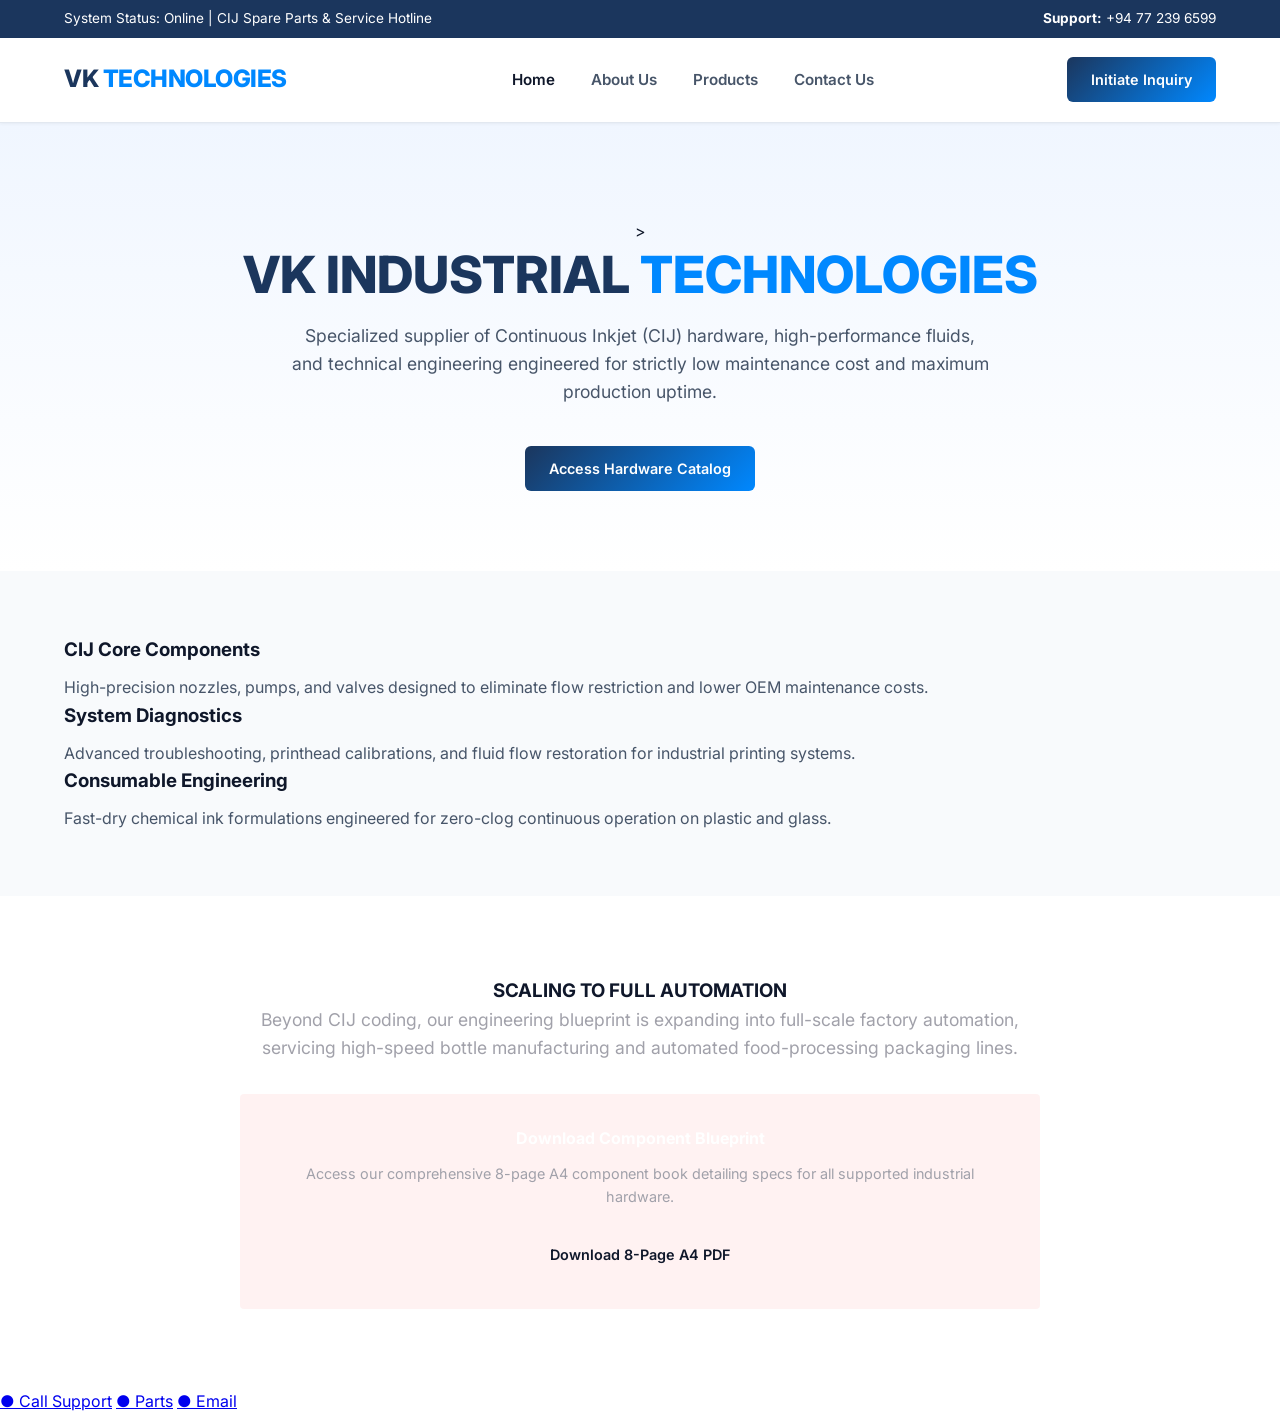
==== commit 19dae95c: "Update new theme" ====
--- a/index.html
+++ b/index.html
@@ -2,70 +2,94 @@
 <html lang="en">
 <head>
     <meta charset="UTF-8">
-    
-    <!-- Mobile Specific & SEO Metas -->
     <meta http-equiv="X-UA-Compatible" content="IE=edge">
     <meta name="viewport" content="width=device-width, initial-scale=1.0, maximum-scale=5.0">
-    <meta name="description" content="Industrial Coding Machine Supplier in Sri Lanka. Supplier of Continuous Inkjet (CIJ) spare parts and maintenance services.">
+    <meta name="description" content="Industrial Coding Machine Supplier in Sri Lanka. Supplier of Continuous Inkjet (CIJ) spare parts and factory automation services.">
     <meta name="author" content="Vishwa Kaushal">
     <meta name="ownername" content="Rohana Ranatunga">
     <meta name="generator" content="VK Industrial Technologies">
-    <meta name="google-adsense-account" content="ca-pub-3488214634859413">
     
     <title>VK Industrial Technologies | Coding & Automation Systems</title>
     
-    <!-- Favicon -->
-    <link rel="shortcut icon" type="image/x-icon" href="images/favicon.ico" />
-    
-    <!-- Fonts and CSS -->
-    <link href="https://fonts.googleapis.com/css2?family=Inter:wght@300;400;500;600;700;800&display=swap" rel="stylesheet">
+    <link rel="shortcut icon" type="image/x-icon" href="images/favicon.png" />
+    <link href="https://fonts.googleapis.com/css2?family=Inter:wght@400;600;700;800&family=JetBrains+Mono:wght@400;700&display=swap" rel="stylesheet">
     <link rel="stylesheet" href="styles.css">
 </head>
 <body>
 
     <div class="top-bar">
-        <div>Continuous Inkjet (CIJ) Spare Parts & Service Hotline</div>
+        <div>System Status: Online | CIJ Spare Parts & Service Hotline</div>
         <div><strong>Support:</strong> +94 77 239 6599</div>
     </div>
 
     <header>
         <div class="logo">VK <span>TECHNOLOGIES</span></div>
         <nav>
-            <a href="index.html">Home</a>
+            <a href="index.html" style="color: var(--brand-red);">Home</a>
             <a href="about.html">About Us</a>
-            <a href="products.html">Spare Parts Catalog</a>
-            <a href="contact.html">Contact</a>
+            <a href="products.html">Products</a>
+            <a href="contact.html">Contact Us</a>
         </nav>
-        <a href="contact.html" class="btn-primary">Request Parts Quote</a>
+        <a href="contact.html" class="btn-primary">Initiate Inquiry</a>
     </header>
 
-    <section class="hero">
-        <div class="badge">Precision Industrial Engineering</div>
+    <!-- Hero with Grid & Typing Effect -->
+    <section class="hero engineering-grid">
+        <div class="terminal-text">
+            > <span id="typed-text"></span><span class="cursor"></span>
+        </div>
         <h1>VK INDUSTRIAL <span>TECHNOLOGIES</span></h1>
-        <p class="tagline">Industrial Innovation. Reliable Solutions.</p>
         <p class="subtext">
-            Specialized supplier of Continuous Inkjet (CIJ) spare parts, high-performance fluids, and maintenance engineering designed for zero production downtime.
+            Specialized supplier of Continuous Inkjet (CIJ) hardware, high-performance fluids, and technical engineering engineered for strictly low maintenance cost and maximum production uptime.
         </p>
         <div class="cta-group">
-            <a href="products.html" class="btn-primary">Browse Parts Catalog</a>
-            <a href="about.html" class="btn-secondary">Learn About Our Vision</a>
+            <a href="products.html" class="btn-primary">Access Hardware Catalog</a>
         </div>
     </section>
 
-    <section class="bg-alt">
-        <div class="section-header">
-            <h2>Trusted by Manufacturing Lines</h2>
-            <p>Providing the components that keep critical packaging and coding systems running 24/7.</p>
+    <!-- Hover-Effect Tech Cards -->
+    <section style="padding: 4rem 5%;" class="bg-alt">
+        <div class="grid">
+            <div class="tech-card">
+                <h3 style="color: var(--brand-dark); margin-bottom: 10px;">CIJ Core Components</h3>
+                <p style="color: var(--text-muted);">High-precision nozzles, pumps, and valves designed to eliminate flow restriction and lower OEM maintenance costs.</p>
+            </div>
+            <div class="tech-card">
+                <h3 style="color: var(--brand-dark); margin-bottom: 10px;">System Diagnostics</h3>
+                <p style="color: var(--text-muted);">Advanced troubleshooting, printhead calibrations, and fluid flow restoration for industrial printing systems.</p>
+            </div>
+            <div class="tech-card">
+                <h3 style="color: var(--brand-dark); margin-bottom: 10px;">Consumable Engineering</h3>
+                <p style="color: var(--text-muted);">Fast-dry chemical ink formulations engineered for zero-clog continuous operation on plastic and glass.</p>
+            </div>
         </div>
     </section>
 
-    <footer>
-        <div class="footer-content">
-            <div class="logo" style="color: #FFF;">VK <span style="color: var(--blue-electric);">TECHNOLOGIES</span></div>
-            <div style="font-size: 0.9rem; color: #CBD5E1;">Industrial Innovation. Reliable Solutions.</div>
+    <!-- Dark Lab Aesthetic Section (Automation Future) -->
+    <section class="dark-lab">
+        <div style="max-width: 800px; margin: 0 auto; text-align: center;">
+            <h3>SCALING TO FULL AUTOMATION</h3>
+            <p style="font-size: 1.1rem; color: #A1A1AA; margin-bottom: 2rem;">
+                Beyond CIJ coding, our engineering blueprint is expanding into full-scale factory automation, servicing high-speed bottle manufacturing and automated food-processing packaging lines.
+            </p>
+            
+            <div style="background: rgba(255,0,0,0.05); border: 1px solid var(--brand-red); padding: 2rem; border-radius: 4px;">
+                <h4 style="color: #FFF; margin-bottom: 10px;">Download Component Blueprint</h4>
+                <p style="color: #A1A1AA; margin-bottom: 1.5rem; font-size: 0.9rem;">
+                    Access our comprehensive 8-page A4 component book detailing specs for all supported industrial hardware.
+                </p>
+                <a href="#" class="btn-primary" style="background: transparent; color: var(--brand-red);">Download 8-Page A4 PDF</a>
+            </div>
         </div>
-        <div class="footer-bottom">© 2026 VK Industrial Technologies. All rights reserved.</div>
-    </footer>
+    </section>
 
+    <!-- Mobile Sticky Action Bar -->
+    <div class="mobile-action-bar">
+        <a href="tel:+94XXXXXXXXX"><span style="color: var(--brand-red);">●</span> Call Support</a>
+        <a href="products.html"><span style="color: var(--brand-red);">●</span> Parts</a>
+        <a href="contact.html"><span style="color: var(--brand-red);">●</span> Email</a>
+    </div>
+
+    <script src="script.js"></script>
 </body>
 </html>
